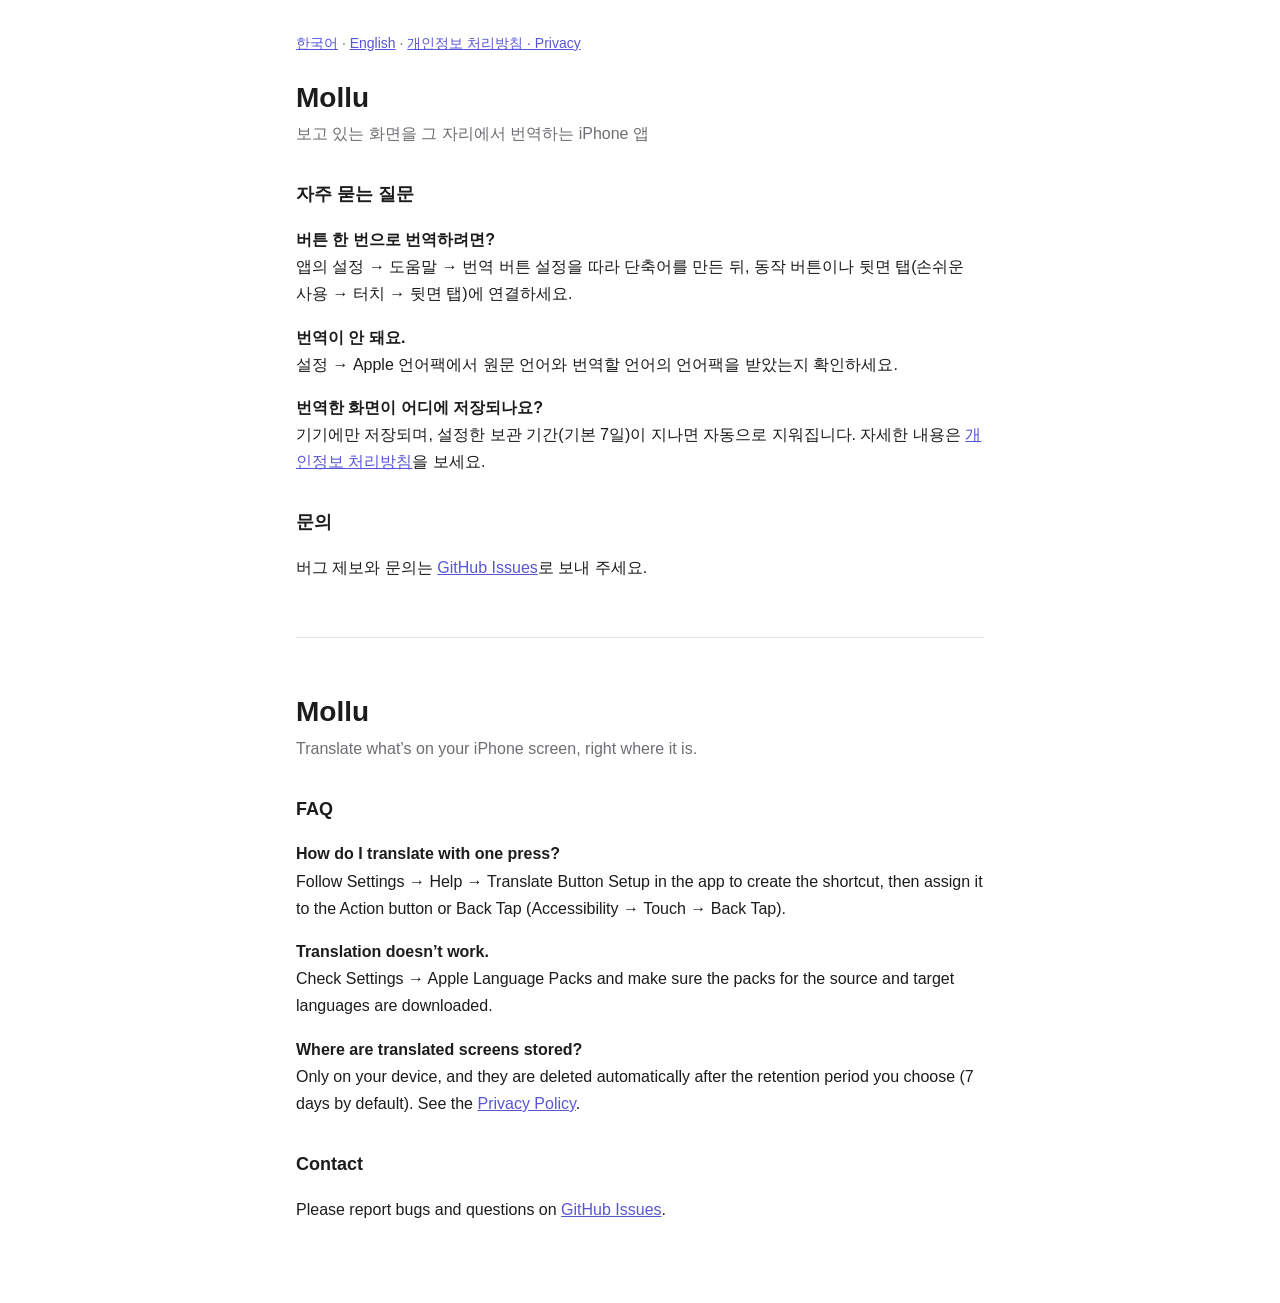
==== index.html @ 2a018dc0 "개인정보 처리방침과 지원 페이지" ====
<!doctype html>
<html lang="ko">
<head>
<meta charset="utf-8">
<meta name="viewport" content="width=device-width, initial-scale=1">
<title>Mollu 지원 · Support</title>
<link rel="stylesheet" href="style.css">
</head>
<body>
<main>
<nav><a href="#ko">한국어</a> · <a href="#en">English</a> · <a href="privacy.html">개인정보 처리방침 · Privacy</a></nav>

<section id="ko" lang="ko">
<h1>Mollu</h1>
<p class="meta">보고 있는 화면을 그 자리에서 번역하는 iPhone 앱</p>

<h2>자주 묻는 질문</h2>
<p><strong>버튼 한 번으로 번역하려면?</strong><br>
앱의 설정 → 도움말 → 번역 버튼 설정을 따라 단축어를 만든 뒤, 동작 버튼이나 뒷면 탭(손쉬운 사용 → 터치 → 뒷면 탭)에 연결하세요.</p>
<p><strong>번역이 안 돼요.</strong><br>
설정 → Apple 언어팩에서 원문 언어와 번역할 언어의 언어팩을 받았는지 확인하세요.</p>
<p><strong>번역한 화면이 어디에 저장되나요?</strong><br>
기기에만 저장되며, 설정한 보관 기간(기본 7일)이 지나면 자동으로 지워집니다. 자세한 내용은 <a href="privacy.html#ko">개인정보 처리방침</a>을 보세요.</p>

<h2>문의</h2>
<p>버그 제보와 문의는 <a href="https://github.com/nyabi-gh/mollu-ios/issues">GitHub Issues</a>로 보내 주세요.</p>
</section>

<hr>

<section id="en" lang="en">
<h1>Mollu</h1>
<p class="meta">Translate what’s on your iPhone screen, right where it is.</p>

<h2>FAQ</h2>
<p><strong>How do I translate with one press?</strong><br>
Follow Settings → Help → Translate Button Setup in the app to create the shortcut, then assign it to the Action button or Back Tap (Accessibility → Touch → Back Tap).</p>
<p><strong>Translation doesn’t work.</strong><br>
Check Settings → Apple Language Packs and make sure the packs for the source and target languages are downloaded.</p>
<p><strong>Where are translated screens stored?</strong><br>
Only on your device, and they are deleted automatically after the retention period you choose (7 days by default). See the <a href="privacy.html#en">Privacy Policy</a>.</p>

<h2>Contact</h2>
<p>Please report bugs and questions on <a href="https://github.com/nyabi-gh/mollu-ios/issues">GitHub Issues</a>.</p>
</section>
</main>
</body>
</html>
---- style.css ----
:root {
  --bg: #ffffff;
  --text: #1c1c1e;
  --muted: #6e6e73;
  --accent: #5856d6;
  --line: #e5e5ea;
  color-scheme: light dark;
}
@media (prefers-color-scheme: dark) {
  :root { --bg: #000000; --text: #f2f2f7; --muted: #98989d; --accent: #7d7aff; --line: #38383a; }
}
* { box-sizing: border-box; }
body {
  margin: 0;
  background: var(--bg);
  color: var(--text);
  font: 16px/1.7 -apple-system, BlinkMacSystemFont, "Apple SD Gothic Neo", "Hiragino Sans", "PingFang SC", sans-serif;
}
main { max-width: 720px; margin: 0 auto; padding: 32px 16px 64px; }
nav { font-size: 14px; color: var(--muted); margin-bottom: 24px; }
a { color: var(--accent); }
h1 { font-size: 28px; line-height: 1.3; margin: 0 0 4px; }
h2 { font-size: 18px; margin: 32px 0 8px; }
.meta { color: var(--muted); margin-top: 0; }
ul { padding-left: 20px; }
li { margin: 6px 0; }
hr { border: 0; border-top: 1px solid var(--line); margin: 56px 0; }
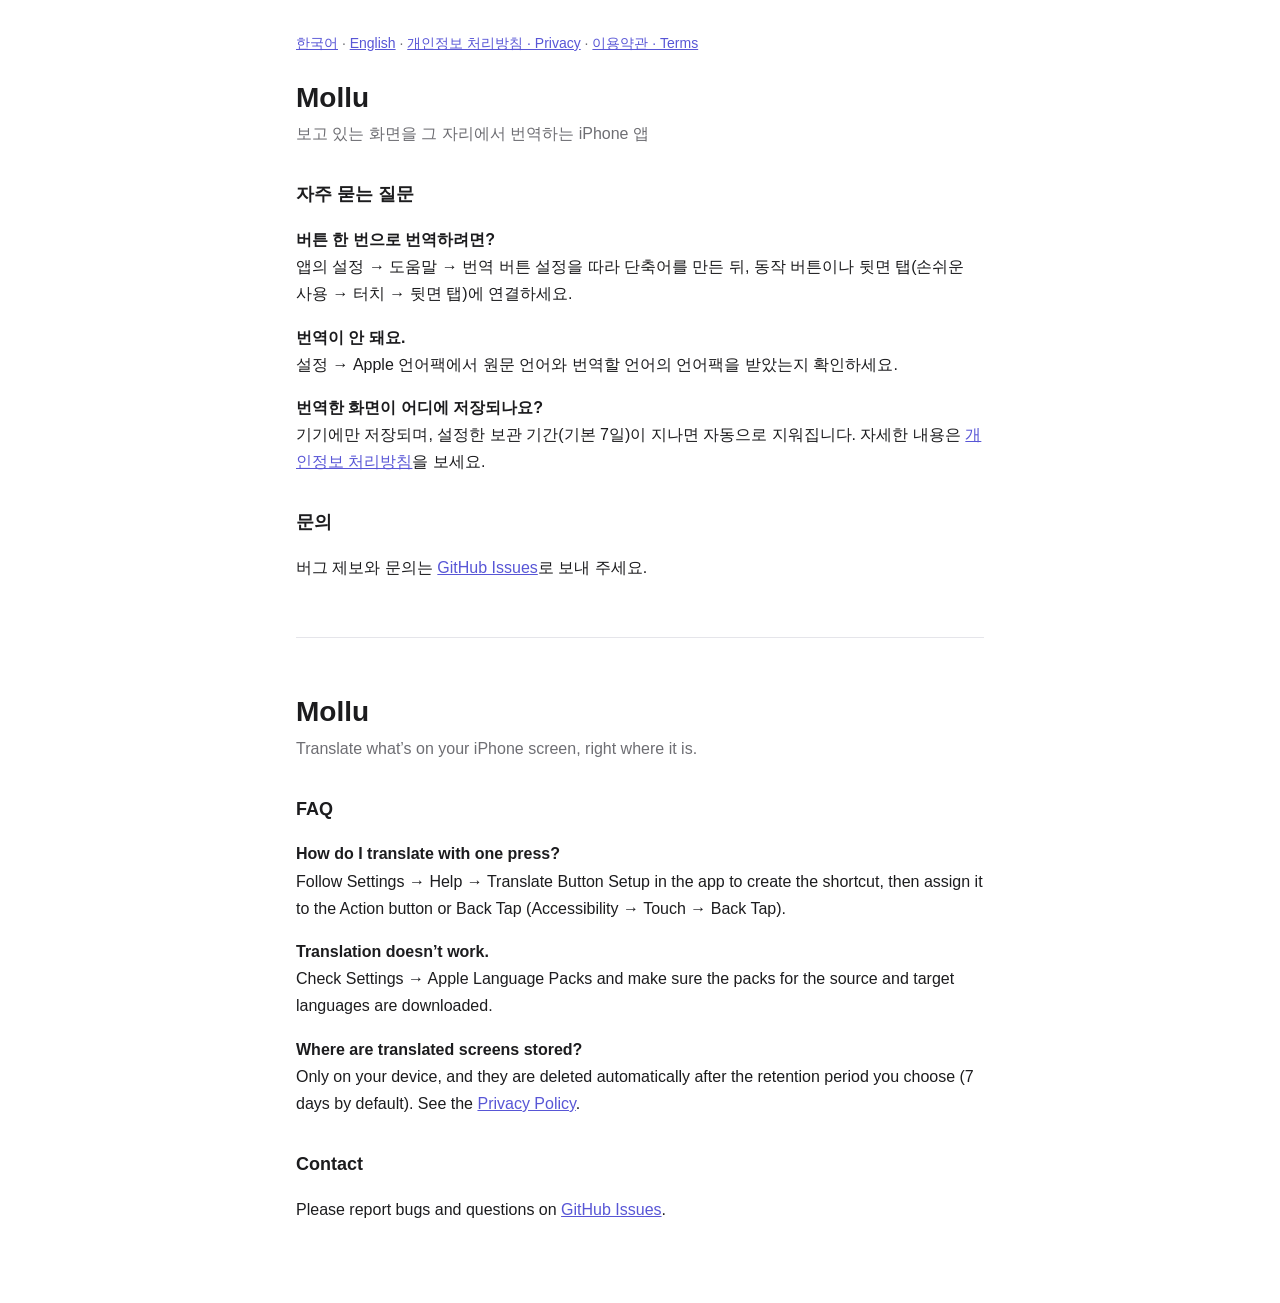
==== commit a96cf172: "이용약관 추가" ====
--- a/index.html
+++ b/index.html
@@ -8,7 +8,7 @@
 </head>
 <body>
 <main>
-<nav><a href="#ko">한국어</a> · <a href="#en">English</a> · <a href="privacy.html">개인정보 처리방침 · Privacy</a></nav>
+<nav><a href="#ko">한국어</a> · <a href="#en">English</a> · <a href="privacy.html">개인정보 처리방침 · Privacy</a> · <a href="terms.html">이용약관 · Terms</a></nav>
 
 <section id="ko" lang="ko">
 <h1>Mollu</h1>
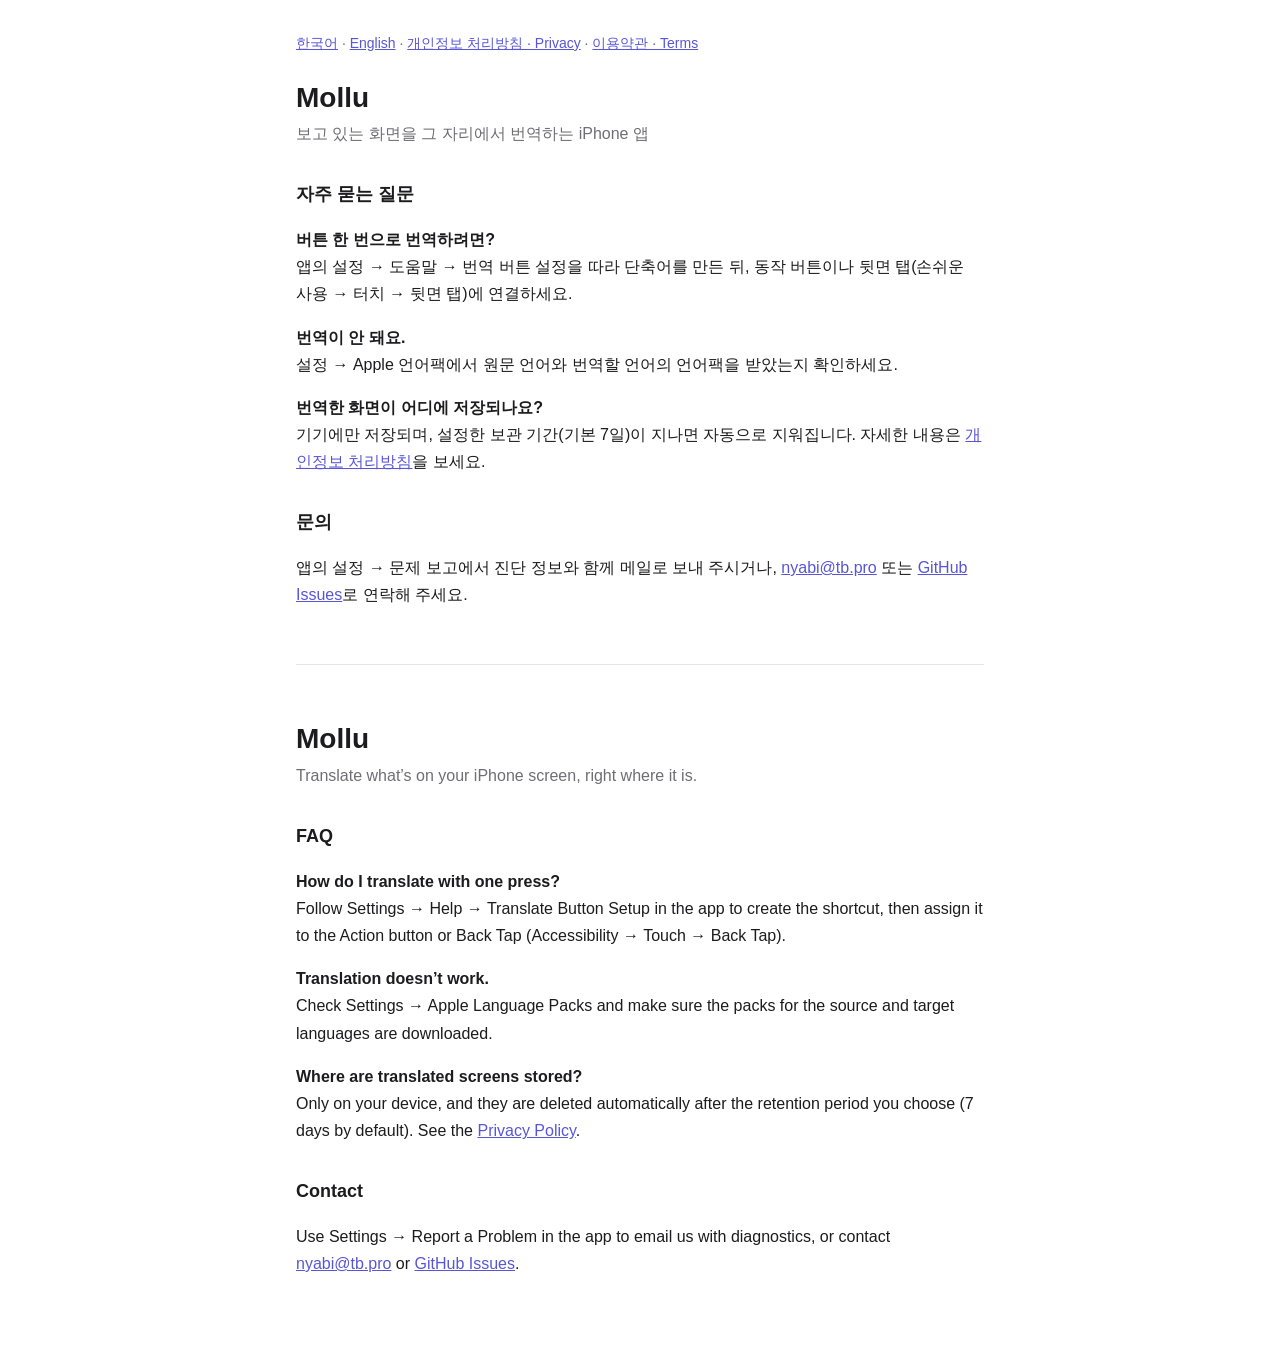
==== commit c88a0cd8: "문제 보고(메일) 안내와 보관 기간 용어 반영" ====
--- a/index.html
+++ b/index.html
@@ -23,7 +23,7 @@
 기기에만 저장되며, 설정한 보관 기간(기본 7일)이 지나면 자동으로 지워집니다. 자세한 내용은 <a href="privacy.html#ko">개인정보 처리방침</a>을 보세요.</p>
 
 <h2>문의</h2>
-<p>버그 제보와 문의는 <a href="https://github.com/nyabi-gh/mollu-ios/issues">GitHub Issues</a>로 보내 주세요.</p>
+<p>앱의 설정 → 문제 보고에서 진단 정보와 함께 메일로 보내 주시거나, <a href="mailto:nyabi@tb.pro">nyabi@tb.pro</a> 또는 <a href="https://github.com/nyabi-gh/mollu-ios/issues">GitHub Issues</a>로 연락해 주세요.</p>
 </section>
 
 <hr>
@@ -41,7 +41,7 @@
 Only on your device, and they are deleted automatically after the retention period you choose (7 days by default). See the <a href="privacy.html#en">Privacy Policy</a>.</p>
 
 <h2>Contact</h2>
-<p>Please report bugs and questions on <a href="https://github.com/nyabi-gh/mollu-ios/issues">GitHub Issues</a>.</p>
+<p>Use Settings → Report a Problem in the app to email us with diagnostics, or contact <a href="mailto:nyabi@tb.pro">nyabi@tb.pro</a> or <a href="https://github.com/nyabi-gh/mollu-ios/issues">GitHub Issues</a>.</p>
 </section>
 </main>
 </body>
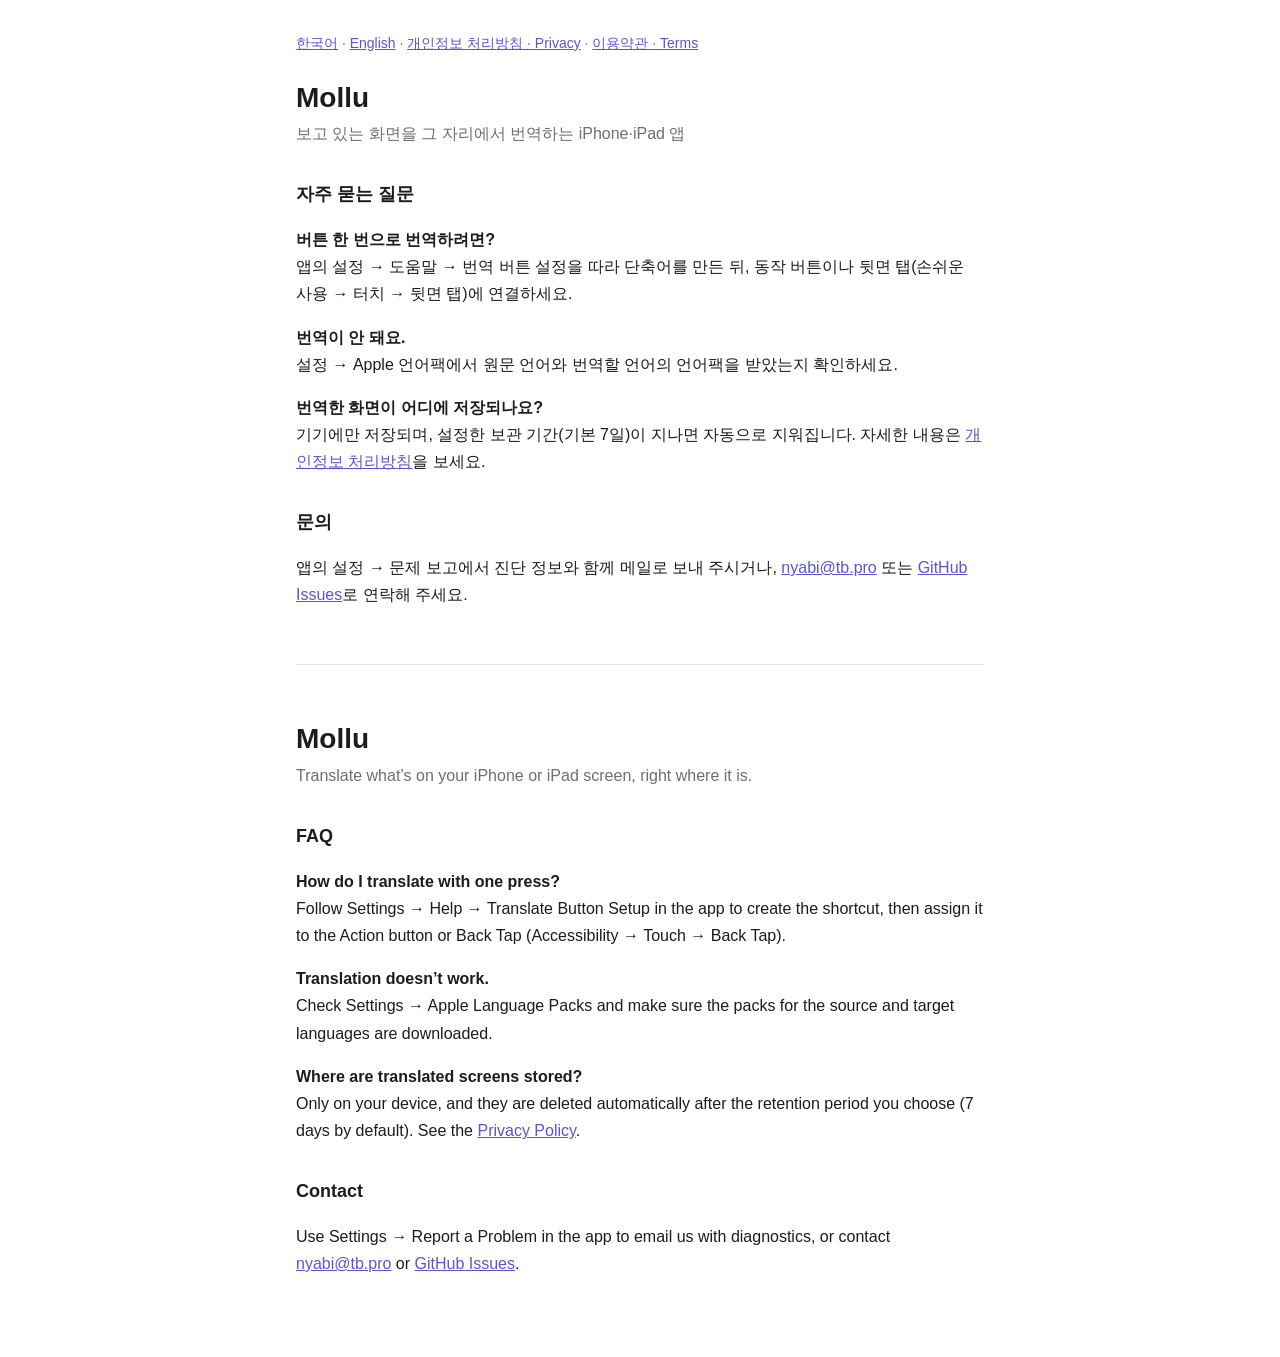
==== commit 34e032aa: "iPhone·iPad 앱으로 표기" ====
--- a/index.html
+++ b/index.html
@@ -12,7 +12,7 @@
 
 <section id="ko" lang="ko">
 <h1>Mollu</h1>
-<p class="meta">보고 있는 화면을 그 자리에서 번역하는 iPhone 앱</p>
+<p class="meta">보고 있는 화면을 그 자리에서 번역하는 iPhone·iPad 앱</p>
 
 <h2>자주 묻는 질문</h2>
 <p><strong>버튼 한 번으로 번역하려면?</strong><br>
@@ -30,7 +30,7 @@
 
 <section id="en" lang="en">
 <h1>Mollu</h1>
-<p class="meta">Translate what’s on your iPhone screen, right where it is.</p>
+<p class="meta">Translate what’s on your iPhone or iPad screen, right where it is.</p>
 
 <h2>FAQ</h2>
 <p><strong>How do I translate with one press?</strong><br>
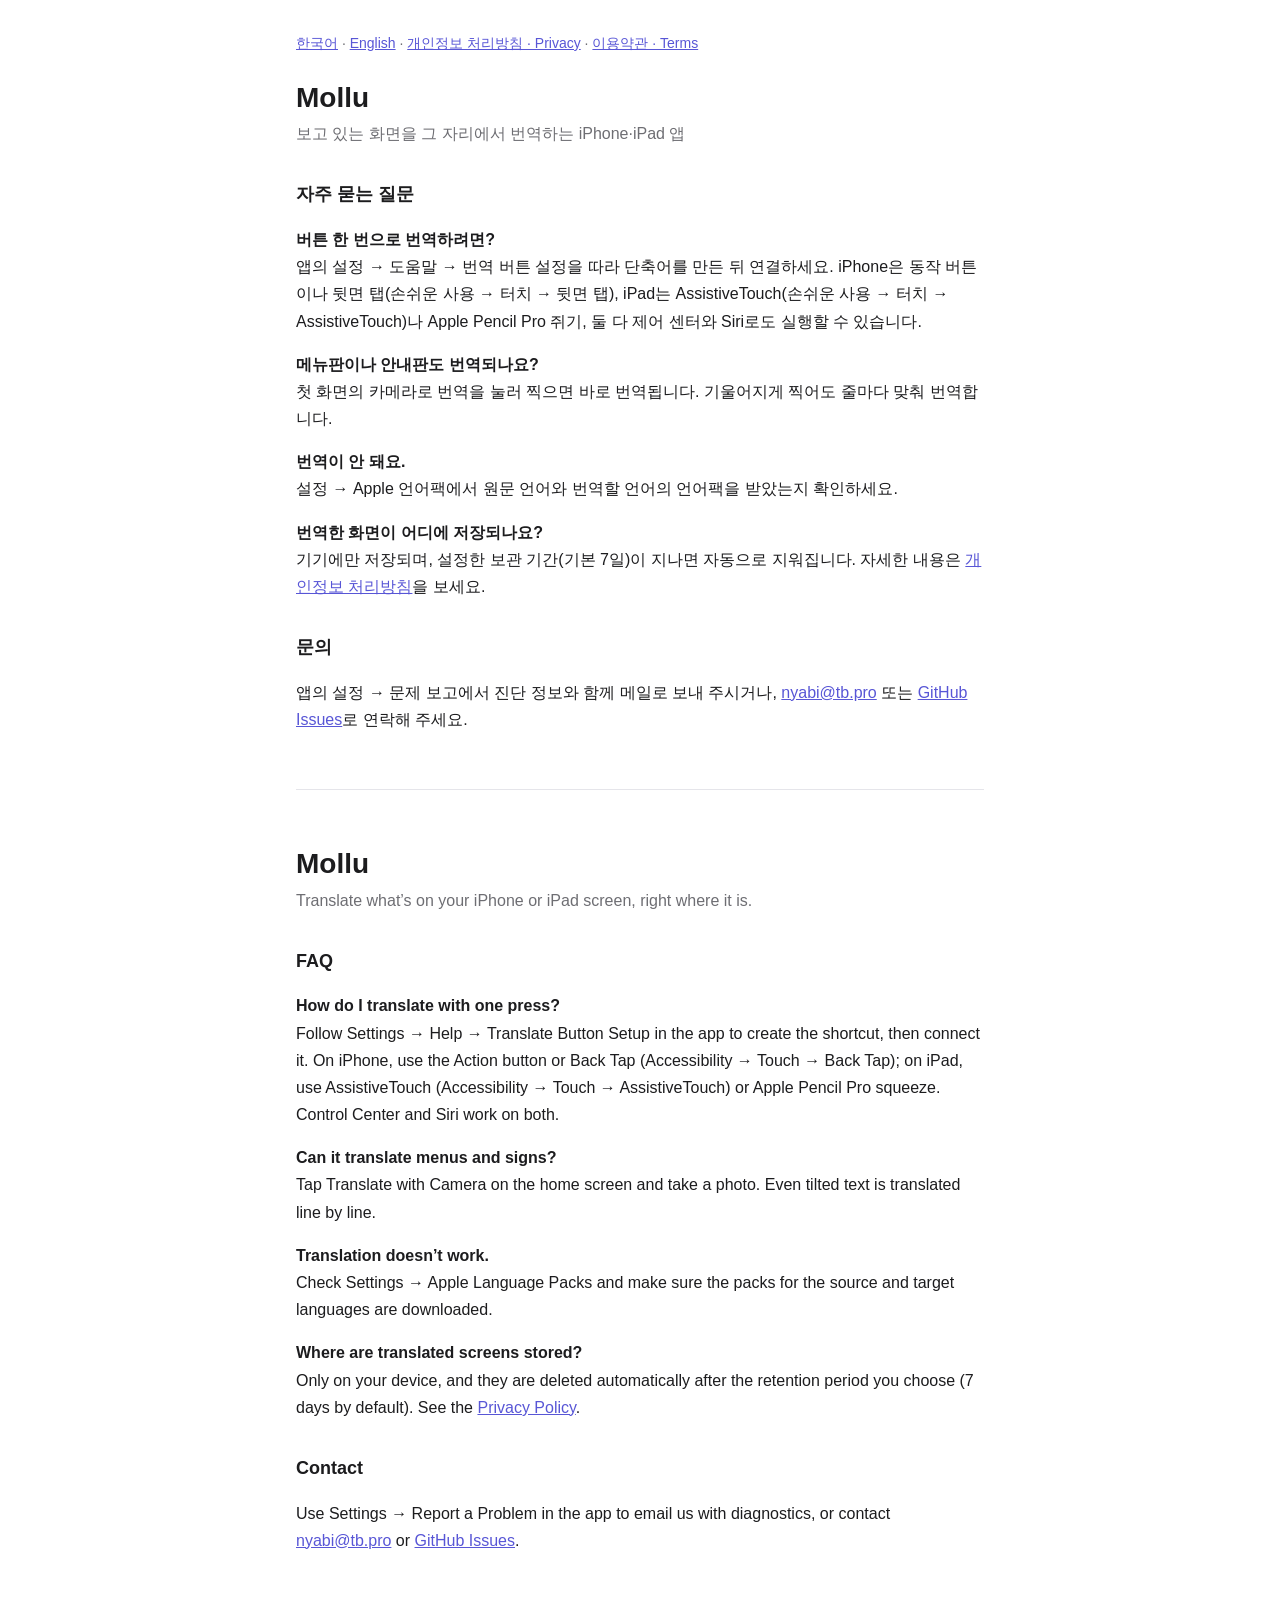
==== commit 56aeb7bb: "지원 페이지 FAQ에 iPad 실행 방법·카메라 번역, 약관에 카메라 반영" ====
--- a/index.html
+++ b/index.html
@@ -16,7 +16,9 @@
 
 <h2>자주 묻는 질문</h2>
 <p><strong>버튼 한 번으로 번역하려면?</strong><br>
-앱의 설정 → 도움말 → 번역 버튼 설정을 따라 단축어를 만든 뒤, 동작 버튼이나 뒷면 탭(손쉬운 사용 → 터치 → 뒷면 탭)에 연결하세요.</p>
+앱의 설정 → 도움말 → 번역 버튼 설정을 따라 단축어를 만든 뒤 연결하세요. iPhone은 동작 버튼이나 뒷면 탭(손쉬운 사용 → 터치 → 뒷면 탭), iPad는 AssistiveTouch(손쉬운 사용 → 터치 → AssistiveTouch)나 Apple Pencil Pro 쥐기, 둘 다 제어 센터와 Siri로도 실행할 수 있습니다.</p>
+<p><strong>메뉴판이나 안내판도 번역되나요?</strong><br>
+첫 화면의 카메라로 번역을 눌러 찍으면 바로 번역됩니다. 기울어지게 찍어도 줄마다 맞춰 번역합니다.</p>
 <p><strong>번역이 안 돼요.</strong><br>
 설정 → Apple 언어팩에서 원문 언어와 번역할 언어의 언어팩을 받았는지 확인하세요.</p>
 <p><strong>번역한 화면이 어디에 저장되나요?</strong><br>
@@ -34,7 +36,9 @@
 
 <h2>FAQ</h2>
 <p><strong>How do I translate with one press?</strong><br>
-Follow Settings → Help → Translate Button Setup in the app to create the shortcut, then assign it to the Action button or Back Tap (Accessibility → Touch → Back Tap).</p>
+Follow Settings → Help → Translate Button Setup in the app to create the shortcut, then connect it. On iPhone, use the Action button or Back Tap (Accessibility → Touch → Back Tap); on iPad, use AssistiveTouch (Accessibility → Touch → AssistiveTouch) or Apple Pencil Pro squeeze. Control Center and Siri work on both.</p>
+<p><strong>Can it translate menus and signs?</strong><br>
+Tap Translate with Camera on the home screen and take a photo. Even tilted text is translated line by line.</p>
 <p><strong>Translation doesn’t work.</strong><br>
 Check Settings → Apple Language Packs and make sure the packs for the source and target languages are downloaded.</p>
 <p><strong>Where are translated screens stored?</strong><br>
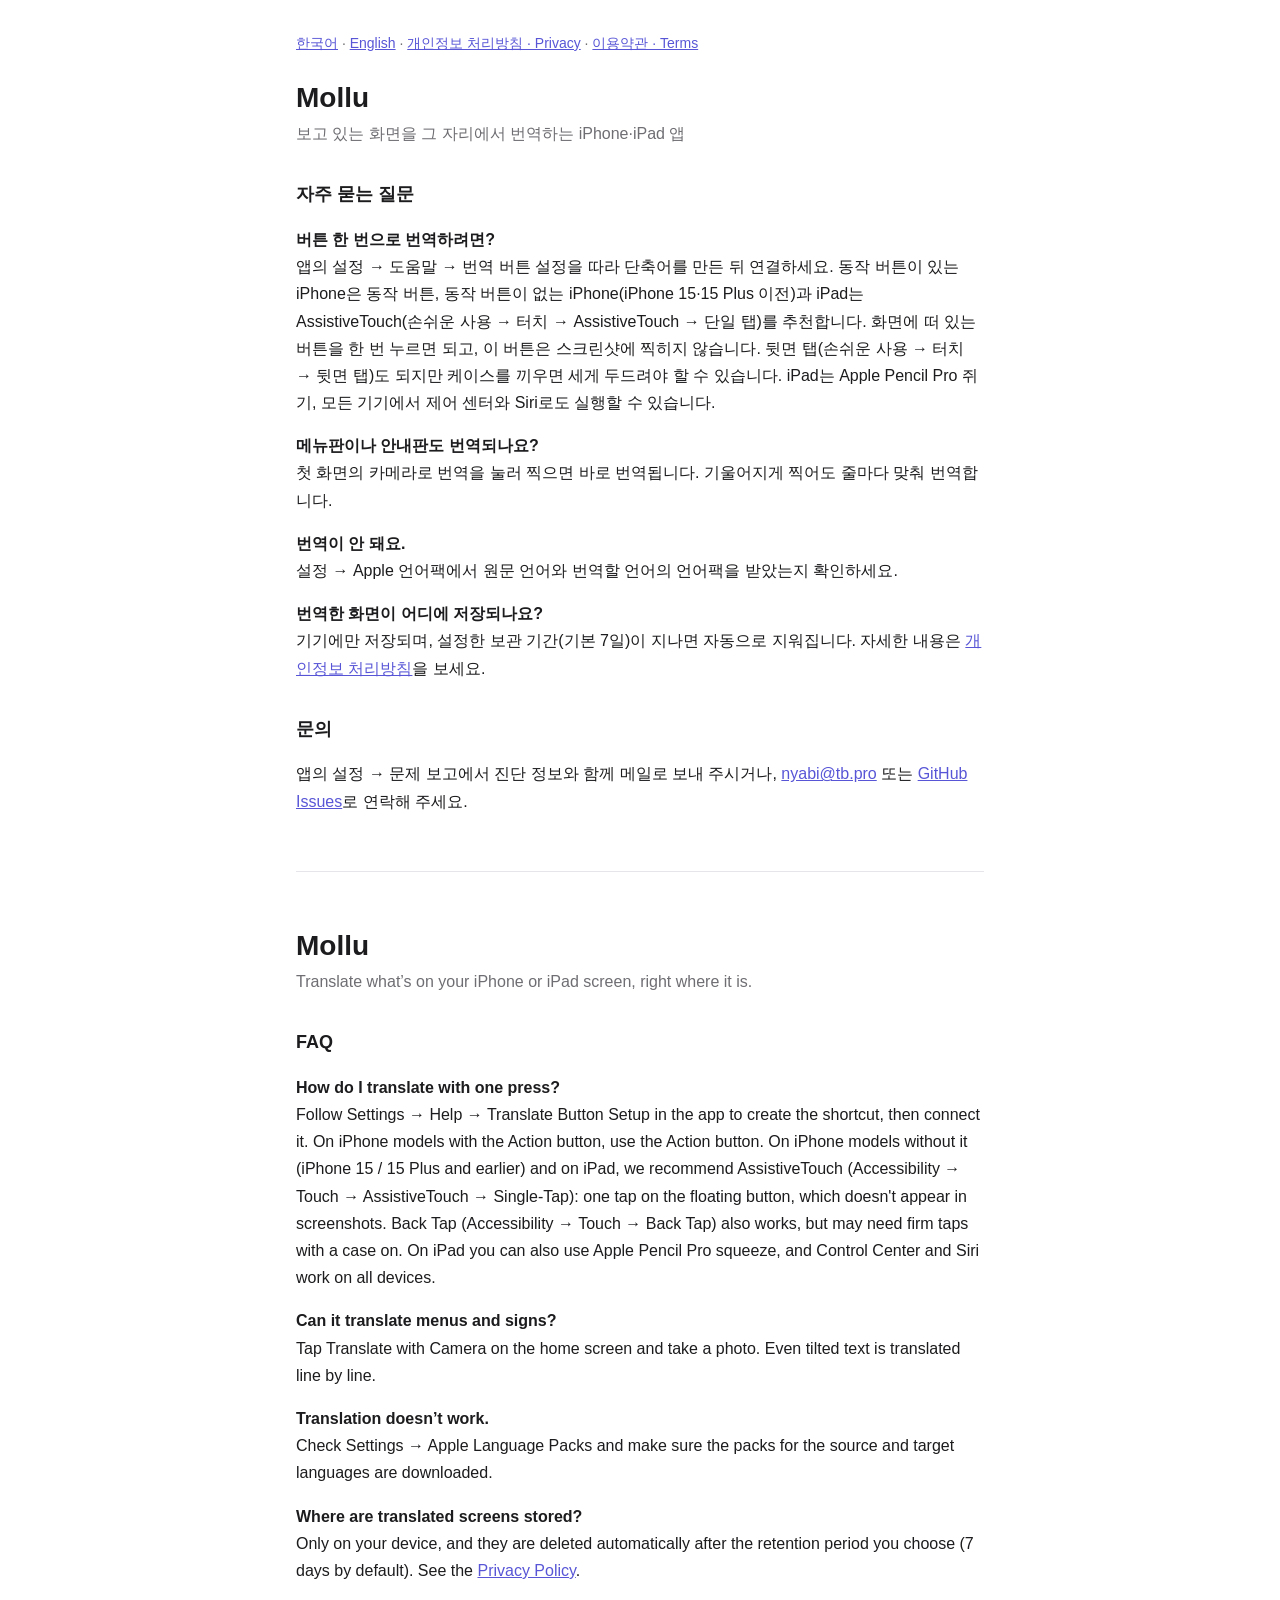
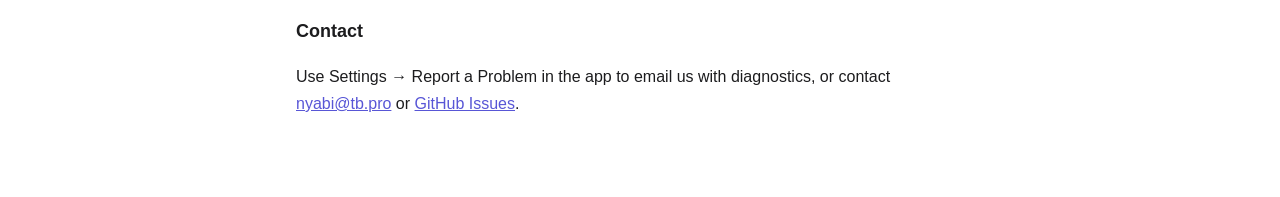
==== commit 856ee038: "지원 FAQ: 동작 버튼이 없는 iPhone은 AssistiveTouch 단일 탭 추천, 뒷면 탭은 케이스 주의" ====
--- a/index.html
+++ b/index.html
@@ -16,7 +16,7 @@
 
 <h2>자주 묻는 질문</h2>
 <p><strong>버튼 한 번으로 번역하려면?</strong><br>
-앱의 설정 → 도움말 → 번역 버튼 설정을 따라 단축어를 만든 뒤 연결하세요. iPhone은 동작 버튼이나 뒷면 탭(손쉬운 사용 → 터치 → 뒷면 탭), iPad는 AssistiveTouch(손쉬운 사용 → 터치 → AssistiveTouch)나 Apple Pencil Pro 쥐기, 둘 다 제어 센터와 Siri로도 실행할 수 있습니다.</p>
+앱의 설정 → 도움말 → 번역 버튼 설정을 따라 단축어를 만든 뒤 연결하세요. 동작 버튼이 있는 iPhone은 동작 버튼, 동작 버튼이 없는 iPhone(iPhone 15·15 Plus 이전)과 iPad는 AssistiveTouch(손쉬운 사용 → 터치 → AssistiveTouch → 단일 탭)를 추천합니다. 화면에 떠 있는 버튼을 한 번 누르면 되고, 이 버튼은 스크린샷에 찍히지 않습니다. 뒷면 탭(손쉬운 사용 → 터치 → 뒷면 탭)도 되지만 케이스를 끼우면 세게 두드려야 할 수 있습니다. iPad는 Apple Pencil Pro 쥐기, 모든 기기에서 제어 센터와 Siri로도 실행할 수 있습니다.</p>
 <p><strong>메뉴판이나 안내판도 번역되나요?</strong><br>
 첫 화면의 카메라로 번역을 눌러 찍으면 바로 번역됩니다. 기울어지게 찍어도 줄마다 맞춰 번역합니다.</p>
 <p><strong>번역이 안 돼요.</strong><br>
@@ -36,7 +36,7 @@
 
 <h2>FAQ</h2>
 <p><strong>How do I translate with one press?</strong><br>
-Follow Settings → Help → Translate Button Setup in the app to create the shortcut, then connect it. On iPhone, use the Action button or Back Tap (Accessibility → Touch → Back Tap); on iPad, use AssistiveTouch (Accessibility → Touch → AssistiveTouch) or Apple Pencil Pro squeeze. Control Center and Siri work on both.</p>
+Follow Settings → Help → Translate Button Setup in the app to create the shortcut, then connect it. On iPhone models with the Action button, use the Action button. On iPhone models without it (iPhone 15 / 15 Plus and earlier) and on iPad, we recommend AssistiveTouch (Accessibility → Touch → AssistiveTouch → Single-Tap): one tap on the floating button, which doesn't appear in screenshots. Back Tap (Accessibility → Touch → Back Tap) also works, but may need firm taps with a case on. On iPad you can also use Apple Pencil Pro squeeze, and Control Center and Siri work on all devices.</p>
 <p><strong>Can it translate menus and signs?</strong><br>
 Tap Translate with Camera on the home screen and take a photo. Even tilted text is translated line by line.</p>
 <p><strong>Translation doesn’t work.</strong><br>
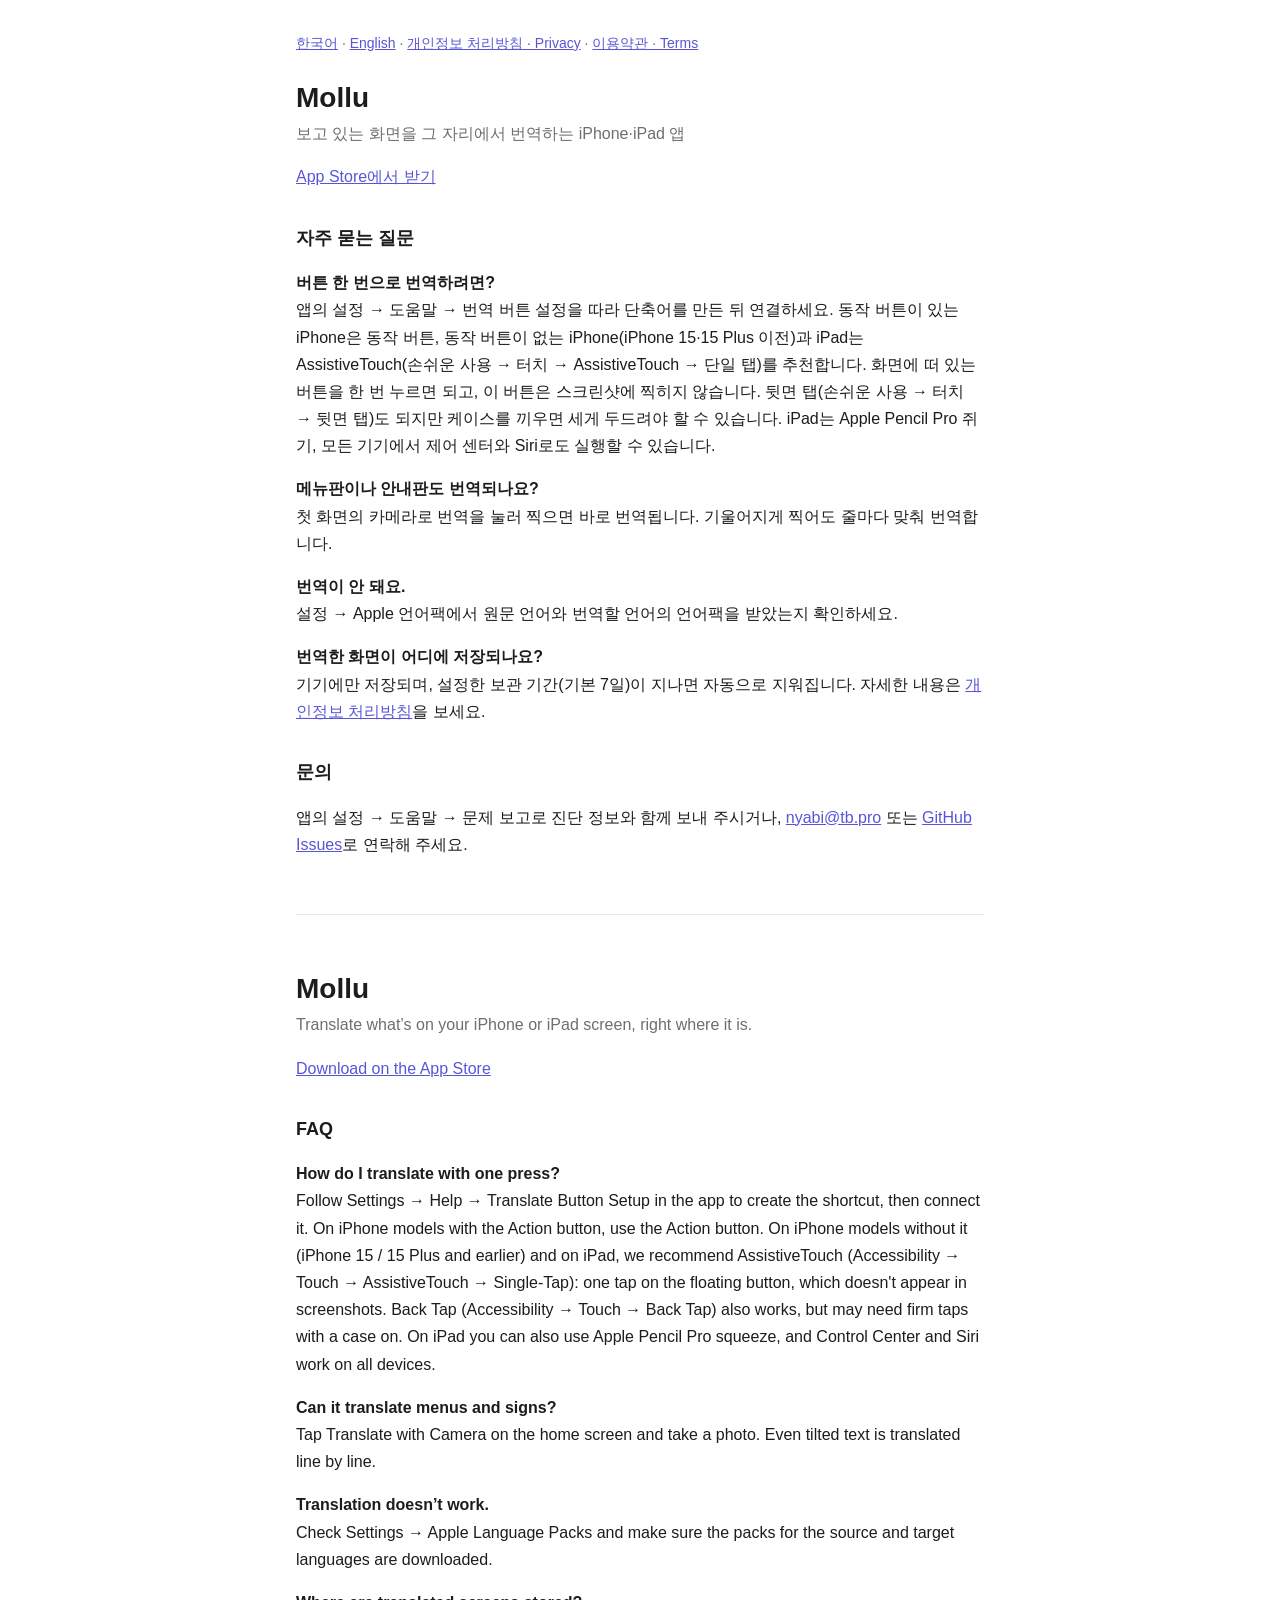
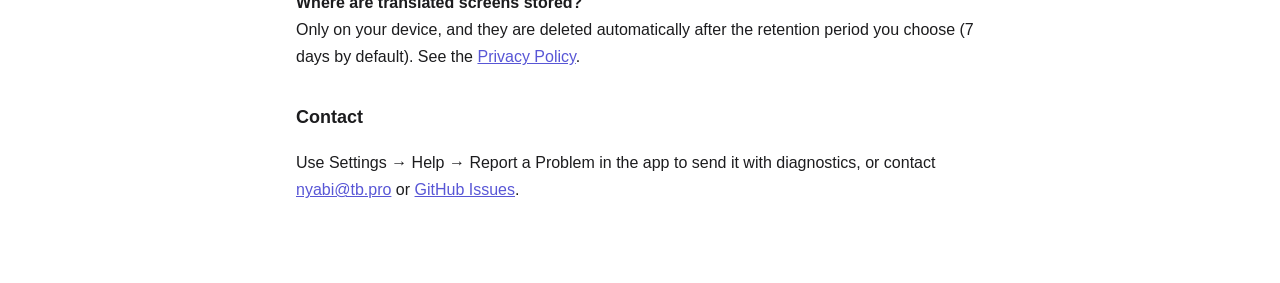
==== commit e1140745: "지원 페이지: App Store 링크, 문제 보고 경로를 앱의 도움말 메뉴와 서버 전송 방식에 맞춤" ====
--- a/index.html
+++ b/index.html
@@ -13,6 +13,7 @@
 <section id="ko" lang="ko">
 <h1>Mollu</h1>
 <p class="meta">보고 있는 화면을 그 자리에서 번역하는 iPhone·iPad 앱</p>
+<p><a href="https://apps.apple.com/app/id6815125230">App Store에서 받기</a></p>
 
 <h2>자주 묻는 질문</h2>
 <p><strong>버튼 한 번으로 번역하려면?</strong><br>
@@ -25,7 +26,7 @@
 기기에만 저장되며, 설정한 보관 기간(기본 7일)이 지나면 자동으로 지워집니다. 자세한 내용은 <a href="privacy.html#ko">개인정보 처리방침</a>을 보세요.</p>
 
 <h2>문의</h2>
-<p>앱의 설정 → 문제 보고에서 진단 정보와 함께 메일로 보내 주시거나, <a href="mailto:nyabi@tb.pro">nyabi@tb.pro</a> 또는 <a href="https://github.com/nyabi-gh/mollu-ios/issues">GitHub Issues</a>로 연락해 주세요.</p>
+<p>앱의 설정 → 도움말 → 문제 보고로 진단 정보와 함께 보내 주시거나, <a href="mailto:nyabi@tb.pro">nyabi@tb.pro</a> 또는 <a href="https://github.com/nyabi-gh/mollu-ios/issues">GitHub Issues</a>로 연락해 주세요.</p>
 </section>
 
 <hr>
@@ -33,6 +34,7 @@
 <section id="en" lang="en">
 <h1>Mollu</h1>
 <p class="meta">Translate what’s on your iPhone or iPad screen, right where it is.</p>
+<p><a href="https://apps.apple.com/app/id6815125230">Download on the App Store</a></p>
 
 <h2>FAQ</h2>
 <p><strong>How do I translate with one press?</strong><br>
@@ -45,7 +47,7 @@
 Only on your device, and they are deleted automatically after the retention period you choose (7 days by default). See the <a href="privacy.html#en">Privacy Policy</a>.</p>
 
 <h2>Contact</h2>
-<p>Use Settings → Report a Problem in the app to email us with diagnostics, or contact <a href="mailto:nyabi@tb.pro">nyabi@tb.pro</a> or <a href="https://github.com/nyabi-gh/mollu-ios/issues">GitHub Issues</a>.</p>
+<p>Use Settings → Help → Report a Problem in the app to send it with diagnostics, or contact <a href="mailto:nyabi@tb.pro">nyabi@tb.pro</a> or <a href="https://github.com/nyabi-gh/mollu-ios/issues">GitHub Issues</a>.</p>
 </section>
 </main>
 </body>
